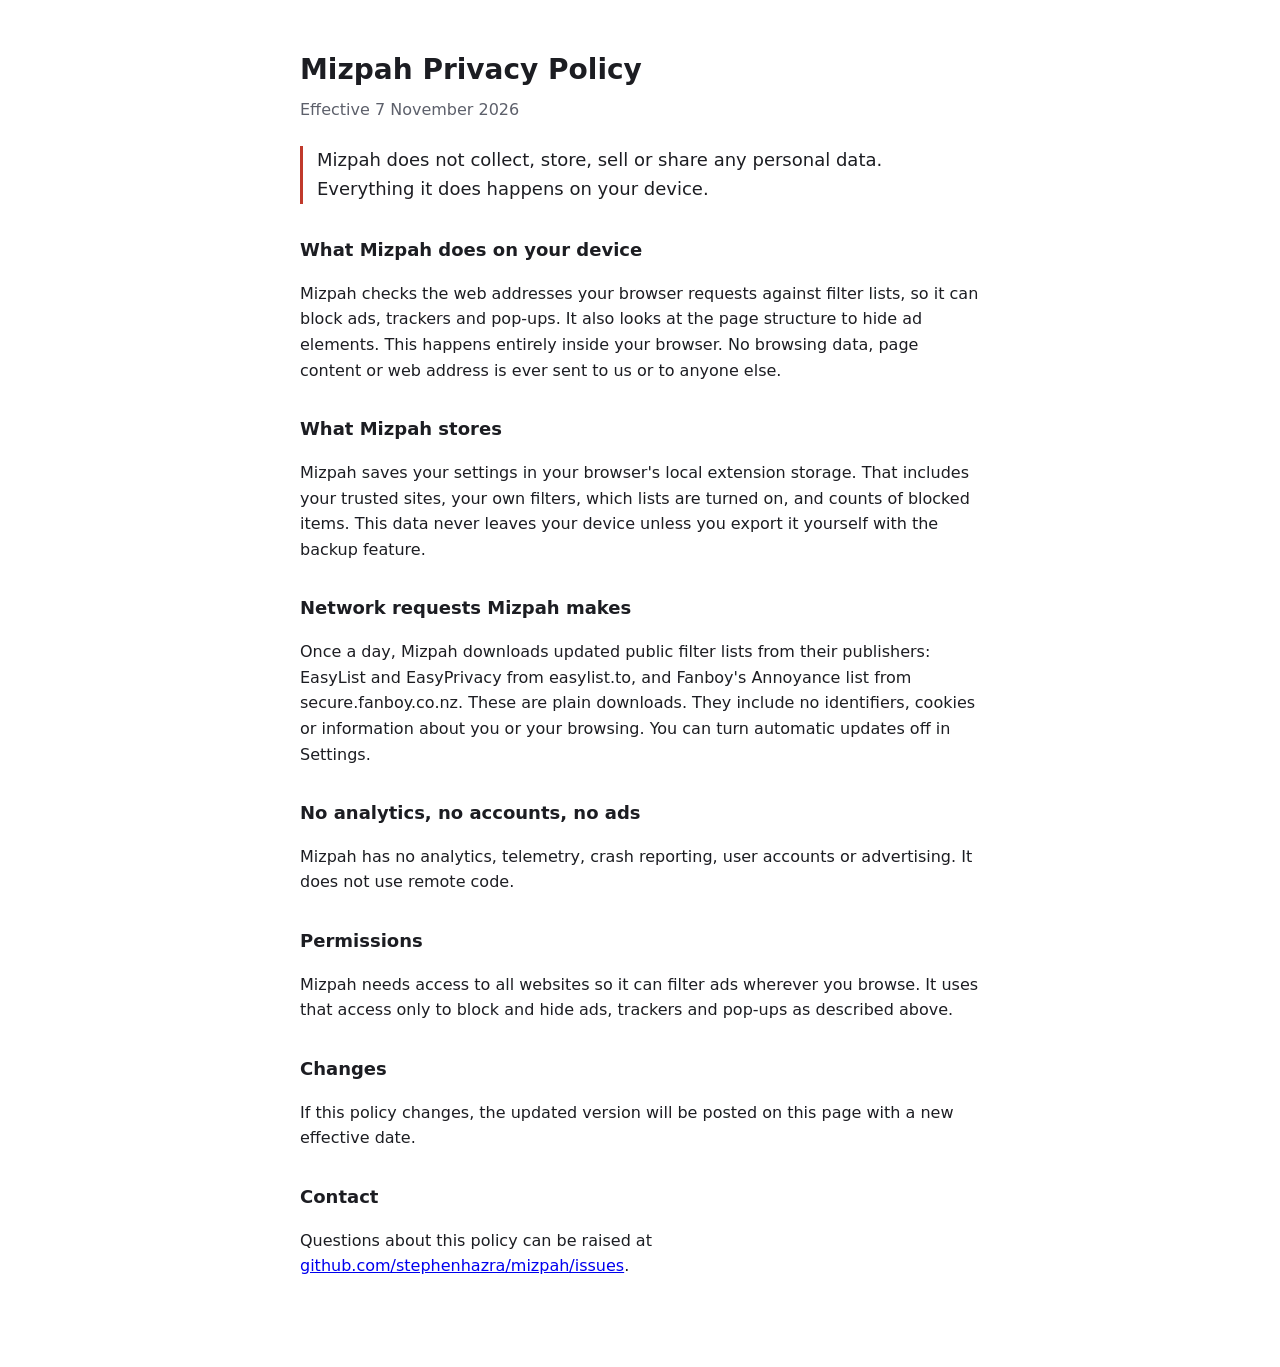
==== docs/privacy-policy.html @ b8ff87d4 "Mizpah ad blocker for Chrome Manifest V3 ad, tracker and pop-up blocker built on EasyList, EasyPriva" ====
<!doctype html>
<html lang="en">
<head>
  <meta charset="utf-8">
  <meta name="viewport" content="width=device-width, initial-scale=1">
  <title>Mizpah Privacy Policy</title>
  <style>
    :root { --bg: #ffffff; --text: #1c1d22; --muted: #5d606b; --accent: #c0392b; }
    @media (prefers-color-scheme: dark) { :root { --bg: #16171b; --text: #ececf0; --muted: #a0a2ab; --accent: #e0503f; } }
    body { margin: 0; background: var(--bg); color: var(--text); font: 16px/1.6 system-ui, -apple-system, "Segoe UI", sans-serif; }
    main { max-width: 680px; margin: 0 auto; padding: 48px 16px 72px; }
    h1 { font-size: 28px; margin: 0 0 4px; }
    h2 { font-size: 18px; margin: 32px 0 8px; }
    .date { color: var(--muted); margin: 0 0 24px; }
    .lead { font-size: 18px; border-left: 3px solid var(--accent); padding-left: 14px; }
  </style>
</head>
<body>
<main>
  <h1>Mizpah Privacy Policy</h1>
  <p class="date">Effective 7 November 2026</p>
  <p class="lead">Mizpah does not collect, store, sell or share any personal data. Everything it does happens on your device.</p>

  <h2>What Mizpah does on your device</h2>
  <p>Mizpah checks the web addresses your browser requests against filter lists, so it can block ads, trackers and pop-ups. It also looks at the page structure to hide ad elements. This happens entirely inside your browser. No browsing data, page content or web address is ever sent to us or to anyone else.</p>

  <h2>What Mizpah stores</h2>
  <p>Mizpah saves your settings in your browser's local extension storage. That includes your trusted sites, your own filters, which lists are turned on, and counts of blocked items. This data never leaves your device unless you export it yourself with the backup feature.</p>

  <h2>Network requests Mizpah makes</h2>
  <p>Once a day, Mizpah downloads updated public filter lists from their publishers: EasyList and EasyPrivacy from easylist.to, and Fanboy's Annoyance list from secure.fanboy.co.nz. These are plain downloads. They include no identifiers, cookies or information about you or your browsing. You can turn automatic updates off in Settings.</p>

  <h2>No analytics, no accounts, no ads</h2>
  <p>Mizpah has no analytics, telemetry, crash reporting, user accounts or advertising. It does not use remote code.</p>

  <h2>Permissions</h2>
  <p>Mizpah needs access to all websites so it can filter ads wherever you browse. It uses that access only to block and hide ads, trackers and pop-ups as described above.</p>

  <h2>Changes</h2>
  <p>If this policy changes, the updated version will be posted on this page with a new effective date.</p>

  <h2>Contact</h2>
  <p>Questions about this policy can be raised at <a href="https://github.com/stephenhazra/mizpah/issues">github.com/stephenhazra/mizpah/issues</a>.</p>
</main>
</body>
</html>
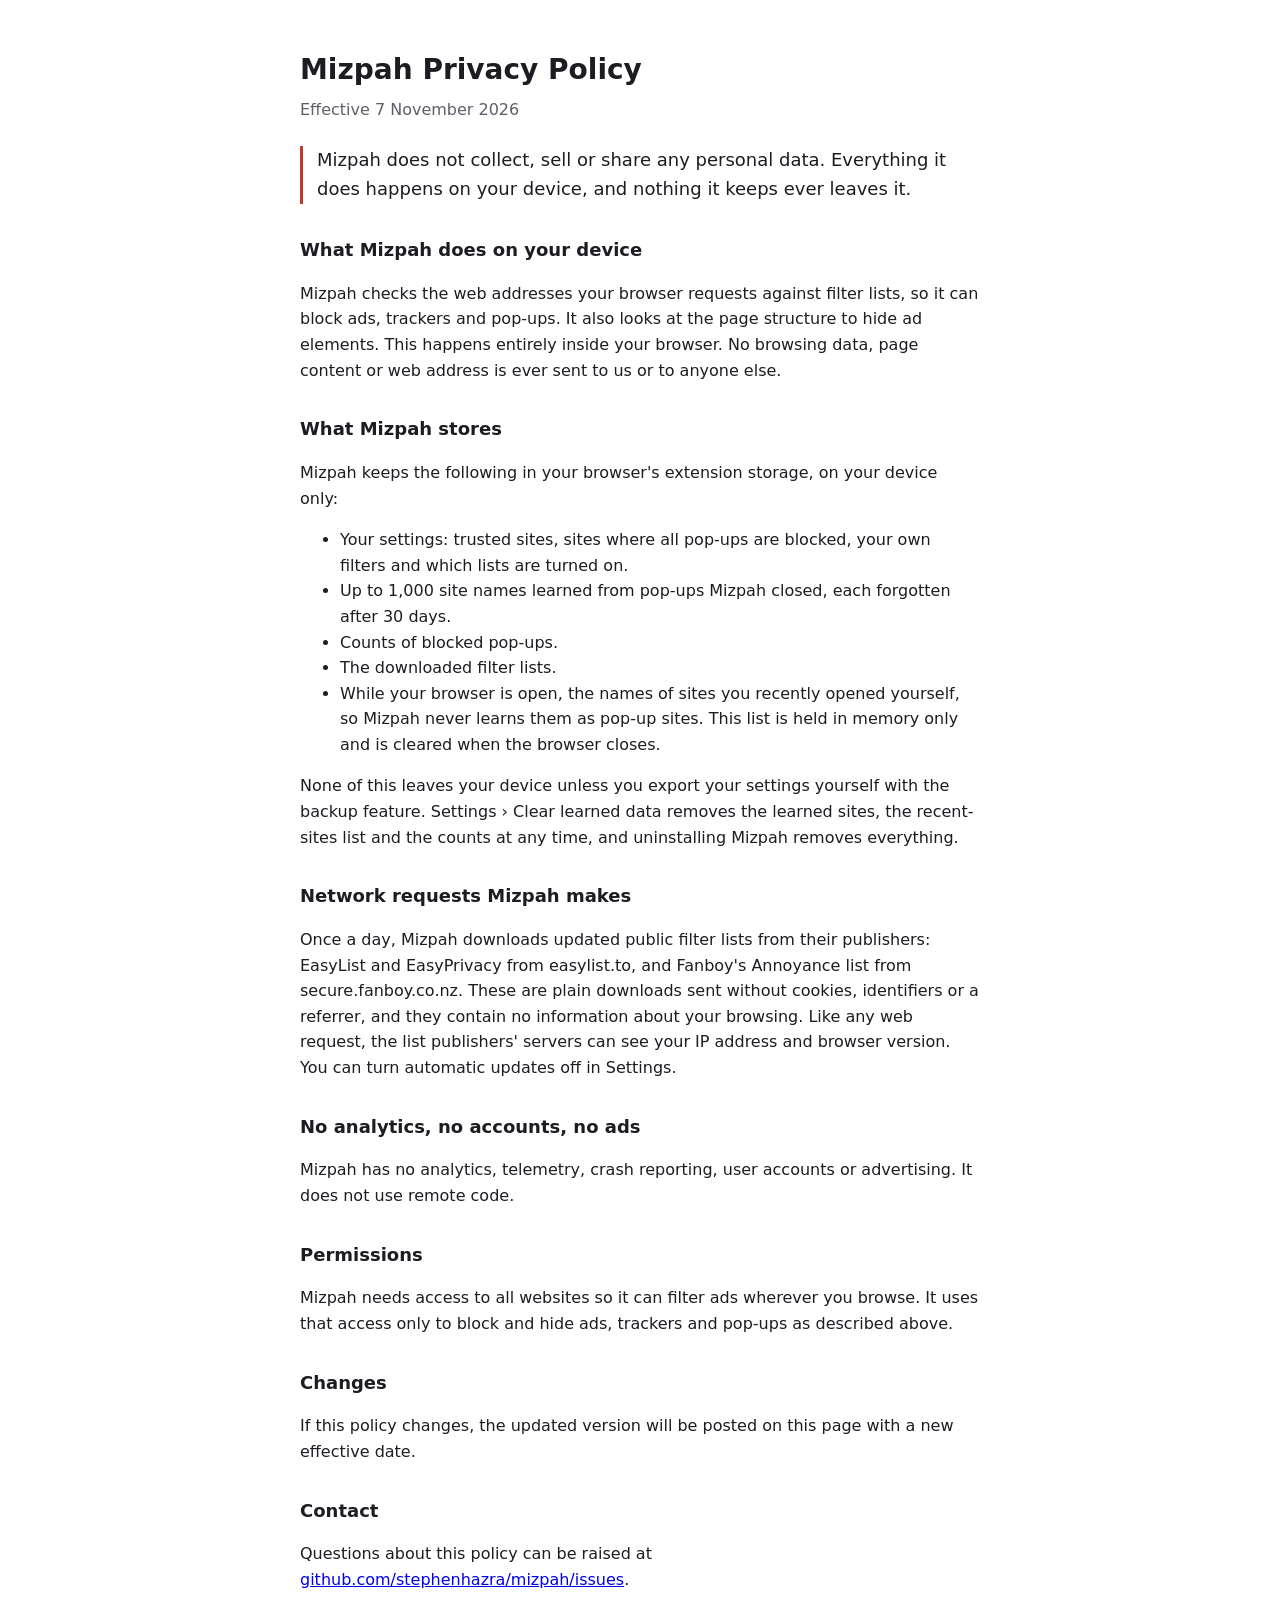
==== commit cf55d11b: "Fix the security, privacy, platform, tooling, store and test review findings Security: content scrip" ====
--- a/docs/privacy-policy.html
+++ b/docs/privacy-policy.html
@@ -19,16 +19,24 @@
 <main>
   <h1>Mizpah Privacy Policy</h1>
   <p class="date">Effective 7 November 2026</p>
-  <p class="lead">Mizpah does not collect, store, sell or share any personal data. Everything it does happens on your device.</p>
+  <p class="lead">Mizpah does not collect, sell or share any personal data. Everything it does happens on your device, and nothing it keeps ever leaves it.</p>
 
   <h2>What Mizpah does on your device</h2>
   <p>Mizpah checks the web addresses your browser requests against filter lists, so it can block ads, trackers and pop-ups. It also looks at the page structure to hide ad elements. This happens entirely inside your browser. No browsing data, page content or web address is ever sent to us or to anyone else.</p>
 
   <h2>What Mizpah stores</h2>
-  <p>Mizpah saves your settings in your browser's local extension storage. That includes your trusted sites, your own filters, which lists are turned on, and counts of blocked items. This data never leaves your device unless you export it yourself with the backup feature.</p>
+  <p>Mizpah keeps the following in your browser's extension storage, on your device only:</p>
+<ul>
+<li>Your settings: trusted sites, sites where all pop-ups are blocked, your own filters and which lists are turned on.</li>
+<li>Up to 1,000 site names learned from pop-ups Mizpah closed, each forgotten after 30 days.</li>
+<li>Counts of blocked pop-ups.</li>
+<li>The downloaded filter lists.</li>
+<li>While your browser is open, the names of sites you recently opened yourself, so Mizpah never learns them as pop-up sites. This list is held in memory only and is cleared when the browser closes.</li>
+</ul>
+<p>None of this leaves your device unless you export your settings yourself with the backup feature. Settings › Clear learned data removes the learned sites, the recent-sites list and the counts at any time, and uninstalling Mizpah removes everything.</p>
 
   <h2>Network requests Mizpah makes</h2>
-  <p>Once a day, Mizpah downloads updated public filter lists from their publishers: EasyList and EasyPrivacy from easylist.to, and Fanboy's Annoyance list from secure.fanboy.co.nz. These are plain downloads. They include no identifiers, cookies or information about you or your browsing. You can turn automatic updates off in Settings.</p>
+  <p>Once a day, Mizpah downloads updated public filter lists from their publishers: EasyList and EasyPrivacy from easylist.to, and Fanboy's Annoyance list from secure.fanboy.co.nz. These are plain downloads sent without cookies, identifiers or a referrer, and they contain no information about your browsing. Like any web request, the list publishers' servers can see your IP address and browser version. You can turn automatic updates off in Settings.</p>
 
   <h2>No analytics, no accounts, no ads</h2>
   <p>Mizpah has no analytics, telemetry, crash reporting, user accounts or advertising. It does not use remote code.</p>
